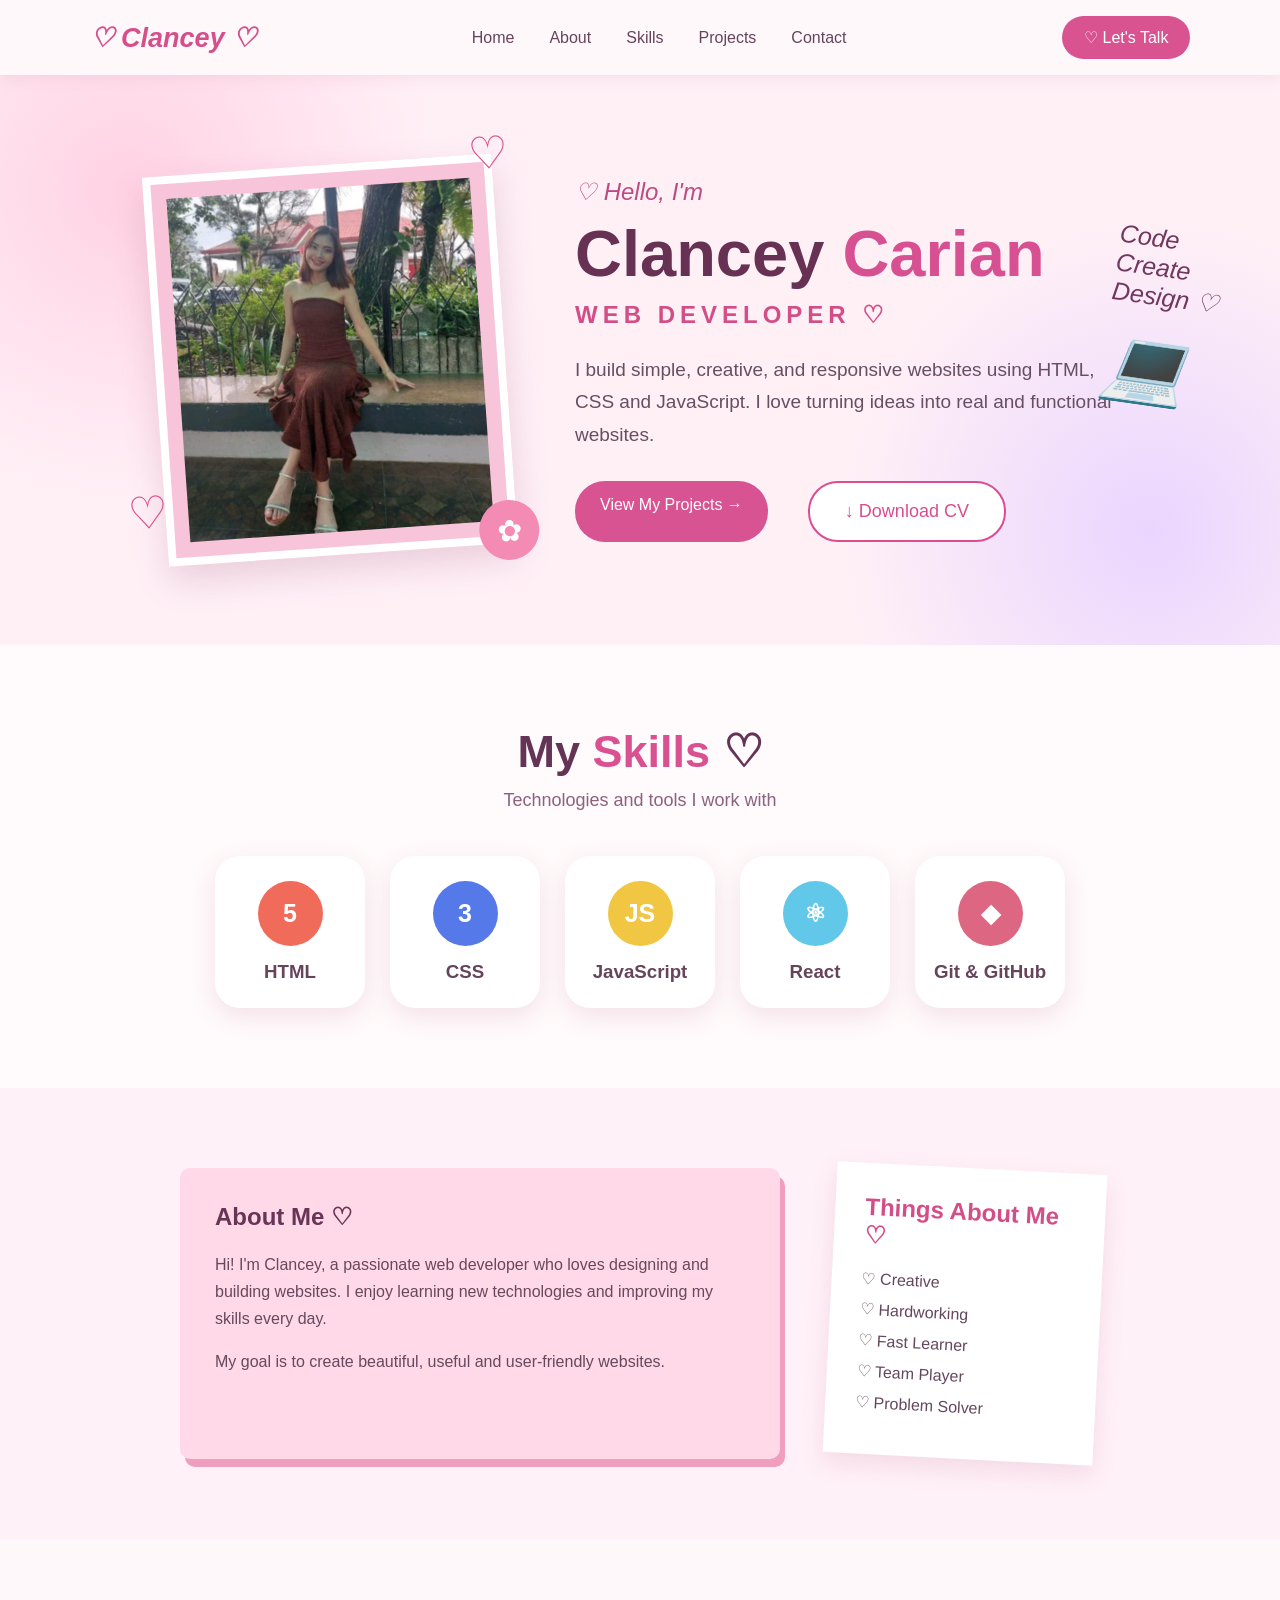
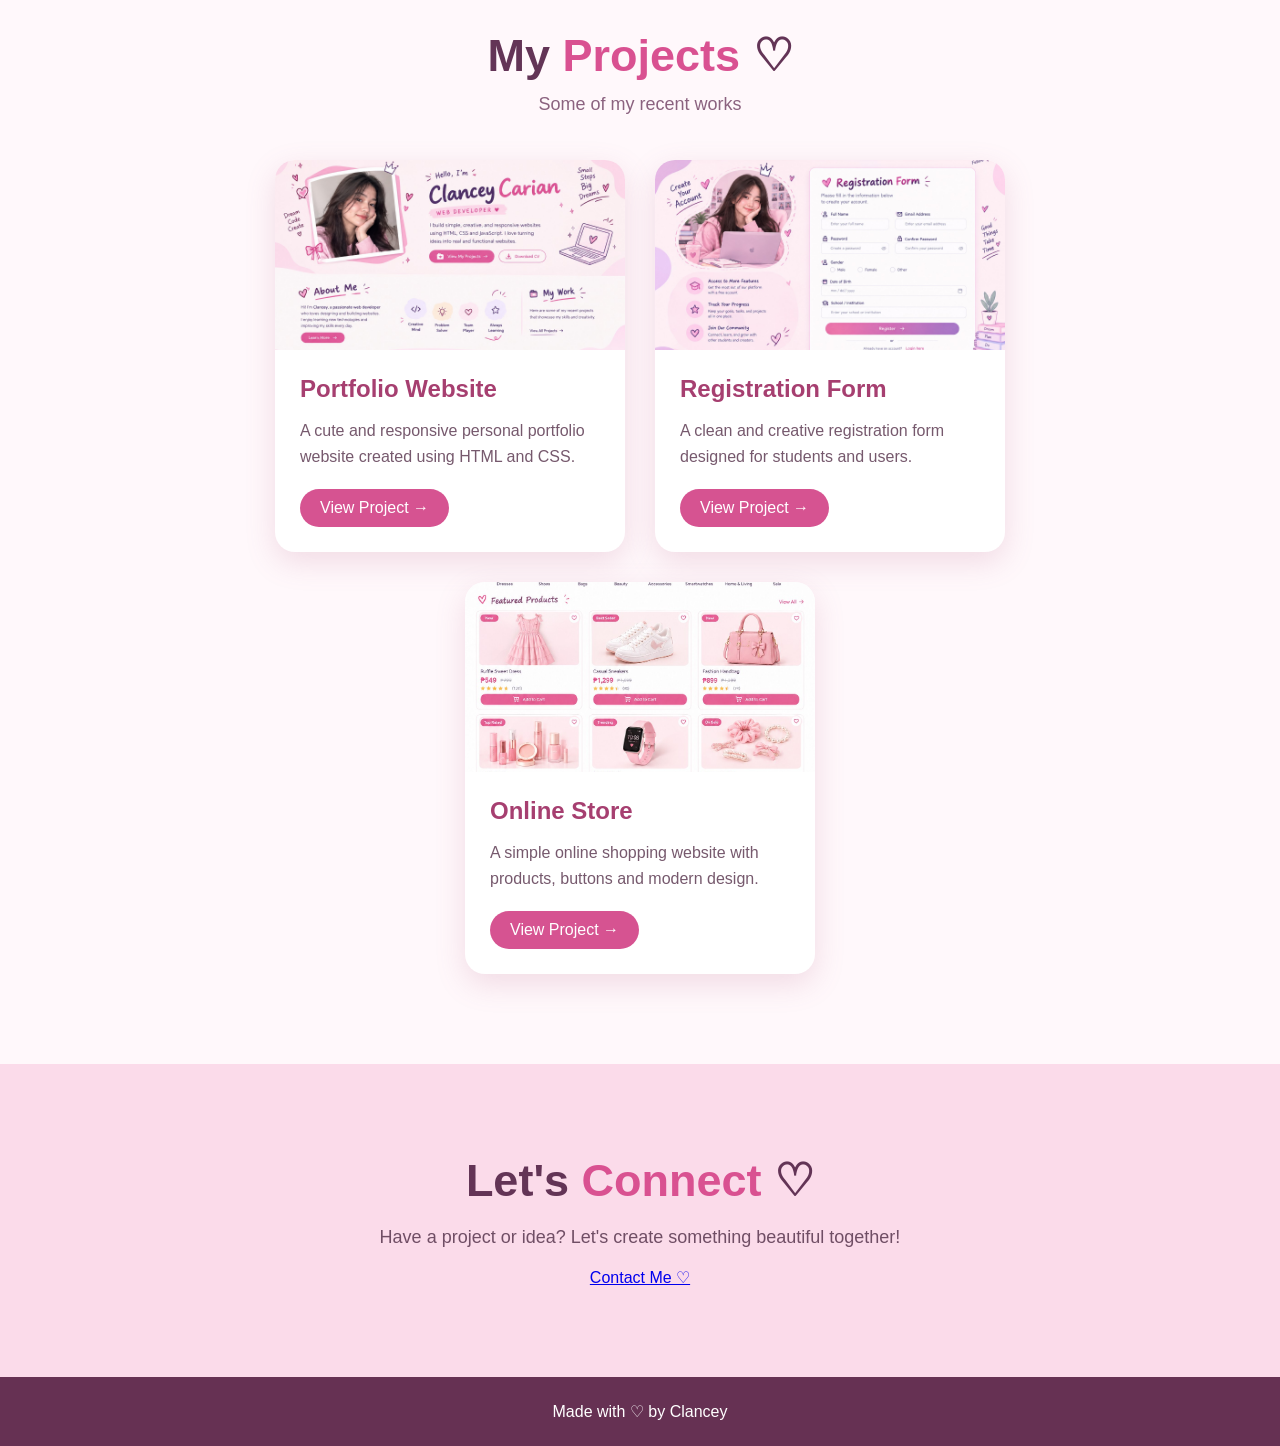
==== index.html @ b5cf8d77 "Add files via upload" ====
<!DOCTYPE html>
<html lang="en">
<head>
    <meta charset="UTF-8">
    <meta name="viewport" content="width=device-width, initial-scale=1.0">
    <title>Clancey Gale Carian | Web Developer</title>

    <link rel="stylesheet" href="style.css">
</head>

<body>

    <header>
        <div class="logo">♡ Clancey ♡</div>

        <nav>
            <a href="#home">Home</a>
            <a href="#about">About</a>
            <a href="#skills">Skills</a>
            <a href="#projects">Projects</a>
            <a href="#contact">Contact</a>
        </nav>

        <a href="#contact" class="talk-btn">♡ Let's Talk</a>
    </header>

    <section class="home" id="home">

        <div class="home-image">

           <img src="girl.jpg" alt="Profile Picture">

            <div class="heart heart1">♡</div>
            <div class="heart heart2">♡</div>
            <div class="flower">✿</div>

        </div>


        <div class="home-content">

            <p class="hello">♡ Hello, I'm</p>

            <h1>Clancey <span>Carian</span></h1>

            <h2>WEB DEVELOPER ♡</h2>

            <p class="description">
                I build simple, creative, and responsive websites
                using HTML, CSS and JavaScript. I love turning
                ideas into real and functional websites.
            </p>

            <div class="buttons">

                <a href="#projects" class="main-btn">
                    View My Projects →
                </a>

                <a href="cv.html" download class="cv-button">
    ↓ Download CV
</a>

            </div>

        </div>


        <div class="doodle">
            <p>Code</p>
            <p>Create</p>
            <p>Design ♡</p>

            <div class="laptop">
                💻
            </div>
        </div>

    </section>

    <section class="skills" id="skills">

        <h1>My <span>Skills</span> ♡</h1>

        <p class="section-subtitle">
            Technologies and tools I work with
        </p>


        <div class="skills-container">

            <div class="skill-card">
                <div class="skill-icon html">5</div>
                <h3>HTML</h3>
            </div>

            <div class="skill-card">
                <div class="skill-icon css">3</div>
                <h3>CSS</h3>
            </div>

            <div class="skill-card">
                <div class="skill-icon js">JS</div>
                <h3>JavaScript</h3>
            </div>

            <div class="skill-card">
                <div class="skill-icon react">⚛</div>
                <h3>React</h3>
            </div>

            <div class="skill-card">
                <div class="skill-icon git">◆</div>
                <h3>Git & GitHub</h3>
            </div>

        </div>

    </section>

    <section class="about" id="about">

        <div class="about-box">

            <h1>About Me ♡</h1>

            <p>
                Hi! I'm Clancey, a passionate web developer who
                loves designing and building websites. I enjoy
                learning new technologies and improving my skills
                every day.
            </p>

            <p>
                My goal is to create beautiful, useful and
                user-friendly websites.
            </p>

        </div>


        <div class="qualities">

            <h2>Things About Me ♡</h2>

            <p>♡ Creative</p>
            <p>♡ Hardworking</p>
            <p>♡ Fast Learner</p>
            <p>♡ Team Player</p>
            <p>♡ Problem Solver</p>

        </div>

    </section>

    <section class="projects" id="projects">

        <h1>My <span>Projects</span> ♡</h1>

        <p class="section-subtitle">
            Some of my recent works
        </p>


        <div class="project-container">

            <div class="project-card">

                <div class="project-picture">
    <img src="portfolio.jpg" alt="Portfolio Website">
</div>
                <div class="project-info">

                    <h2>Portfolio Website</h2>

                    <p>
                        A cute and responsive personal portfolio
                        website created using HTML and CSS.
                    </p>

                    <a href="portfolio.html"class="#">View Project →</a>

                </div>

            </div>


            <div class="project-card">

                <div class="project-picture second">
    <img src="registration.jpg" alt="Registration Form">
</div>

                <div class="project-info">

                    <h2>Registration Form</h2>

                    <p>
                        A clean and creative registration form
                        designed for students and users.
                    </p>

                    <a href="registration.html"class="#">View Project →</a>

                </div>

            </div>


            <div class="project-card">

                <div class="project-picture third">
    <img src="online-store.jpg" alt="Online Store">
</div>

                <div class="project-info">

                    <h2>Online Store</h2>

                    <p>
                        A simple online shopping website with
                        products, buttons and modern design.
                    </p>

                    <a href="online-store.html" class="project-button">
    View Project →
</a>

                </div>

            </div>

        </div>

    </section>

    <section class="contact" id="contact">

        <h1>Let's <span>Connect</span> ♡</h1>

        <p>
            Have a project or idea? Let's create something beautiful together!
        </p>

        <a href="contact.html" class="contact-button">
    Contact Me ♡
      
        </a>

    </section>


    <footer>
        <p>Made with ♡ by Clancey</p>
    </footer>

</body>
</html>
---- style.css ----
*{
    margin: 0;
    padding: 0;
    box-sizing: border-box;
    scroll-behavior: smooth;
}

html, body {
    font-family: Arial, sans-serif;
    background: #fff4f8;
    color: #56304d;
    max-width: 100%;
    overflow-x: hidden;
}

img {
    max-width: 100%;
    height: auto;
}

header {
    width: 100%;
    height: 75px;
    background: #fff8fb;

    display: flex;
    align-items: center;
    justify-content: space-between;

    padding: 0 7%;

    position: sticky;
    top: 0;
    z-index: 1000;

    box-shadow: 0 3px 15px rgba(180, 90, 130, 0.12);
}

.logo {
    font-size: 27px;
    font-weight: bold;
    color: #d64f8b;
    font-style: italic;
}

nav {
    display: flex;
    gap: 35px;
}

nav a {
    text-decoration: none;
    color: #65445c;
    font-size: 16px;
    transition: 0.3s;
}

nav a:hover {
    color: #d64f8b;
}

.talk-btn {
    text-decoration: none;
    color: white;
    background: #d95391;

    padding: 12px 22px;
    border-radius: 30px;

    transition: 0.3s;
}

.talk-btn:hover {
    background: #b93672;
}

.home {
    min-height: 570px;

    display: flex;
    align-items: center;
    justify-content: center;

    gap: 70px;

    padding: 80px 8%;

    position: relative;

    background:
        radial-gradient(circle at 10% 20%, #ffd2e4 0, transparent 25%),
        radial-gradient(circle at 90% 80%, #ead5ff 0, transparent 25%),
        #fff0f6;
}

.home-image {
    width: 350px;
    height: 390px;

    position: relative;

    background: #f8c4d9;

    padding: 15px;

    transform: rotate(-4deg);

    border: 8px solid white;

    box-shadow: 0 15px 35px rgba(150, 70, 110, 0.2);
}

.home-image img {
    width: 100%;
    height: 100%;

    object-fit: cover;
}

.heart {
    position: absolute;

    color: #d64f8b;

    font-size: 45px;
}

.heart1 {
    top: -35px;
    right: -25px;
}

.heart2 {
    bottom: 20px;
    left: -45px;
}

.flower {
    position: absolute;

    bottom: -25px;
    right: -30px;

    background: #f38bb4;

    width: 60px;
    height: 60px;

    border-radius: 50%;

    display: flex;
    align-items: center;
    justify-content: center;

    color: white;

    font-size: 30px;
}

.home-content {
    max-width: 600px;
}

.hello {
    font-size: 24px;
    color: #bd4b83;
    font-style: italic;
}

.home-content h1 {
    font-size: 65px;
    color: #663153;

    margin: 10px 0;
}

.home-content h1 span {
    color: #d75091;
}

.home-content h2 {
    color: #d34d87;

    letter-spacing: 5px;

    margin-bottom: 25px;
}

.description {
    font-size: 19px;
    line-height: 1.7;

    color: #684e63;

    max-width: 550px;
}

.buttons {
    margin-top: 30px;

    display: flex;
    gap: 20px;
}

.main-btn,
.cv-btn {
    text-decoration: none;

    padding: 15px 25px;

    border-radius: 30px;

    font-size: 16px;

    transition: 0.3s;
}

.main-btn {
    background: #d85391;
    color: white;
}

.main-btn:hover {
    background: #b83973;
    transform: translateY(-3px);
}

.cv-btn {
    color: #c84983;

    border: 2px solid #d85391;

    background: white;
}

.cv-btn:hover {
    background: #d85391;
    color: white;
}

.doodle {
    position: absolute;

    right: 5%;
    top: 150px;

    color: #71375e;

    font-size: 25px;

    font-style: italic;

    transform: rotate(8deg);
}

.laptop {
    font-size: 70px;
    margin-top: 15px;
}

.skills {
    padding: 80px 8%;

    background: #fffafb;

    text-align: center;
}

.skills h1,
.projects h1,
.contact h1 {
    font-size: 45px;

    color: #633456;
}

.skills h1 span,
.projects h1 span,
.contact h1 span {
    color: #d95191;
}

.section-subtitle {
    margin-top: 12px;
    margin-bottom: 45px;

    color: #8b627f;

    font-size: 18px;
}

.skills-container {
    display: flex;

    justify-content: center;

    gap: 25px;

    flex-wrap: wrap;
}

.skill-card {
    width: 150px;

    padding: 25px 15px;

    background: white;

    border-radius: 25px;

    box-shadow: 0 8px 25px rgba(180, 90, 130, 0.15);

    transition: 0.3s;
}

.skill-card:hover {
    transform: translateY(-8px) rotate(2deg);
}

.skill-icon {
    width: 65px;
    height: 65px;

    margin: auto;
    margin-bottom: 15px;

    border-radius: 50%;

    display: flex;
    align-items: center;
    justify-content: center;

    font-size: 25px;

    font-weight: bold;

    color: white;
}

.html {
    background: #f06b59;
}

.css {
    background: #5579e8;
}

.js {
    background: #f0c643;
}

.react {
    background: #61c8e9;
}

.git {
    background: #dd6682;
}

.skill-card h3 {
    color: #65445c;
}

.about {
    padding: 80px 10%;

    display: flex;

    justify-content: center;

    gap: 50px;

    background: #fff1f7;
}

.about-box {
    max-width: 600px;

    background: #ffd9e7;

    padding: 35px;

    border-radius: 10px;

    box-shadow: 5px 8px 0 #ef9fbd;
}

.about-box h1 {
    color: #693557;

    margin-bottom: 20px;
}

.about-box p {
    line-height: 1.7;

    margin-bottom: 15px;

    color: #66495e;
}

.qualities {
    background: #fff;

    padding: 30px;

    width: 270px;

    box-shadow: 0 10px 25px rgba(180, 90, 130, 0.15);

    transform: rotate(3deg);
}

.qualities h2 {
    color: #d34e88;

    margin-bottom: 20px;
}

.qualities p {
    margin: 12px 0;

    color: #64475d;
}

.projects {
    padding: 90px 7%;

    text-align: center;

    background: #fff8fb;
}

.project-container {
    display: flex;

    justify-content: center;

    gap: 30px;

    flex-wrap: wrap;
}

.project-card {
    width: 350px;

    background: white;

    border-radius: 20px;

    overflow: hidden;

    text-align: left;

    box-shadow: 0 10px 30px rgba(180, 90, 130, 0.18);

    transition: 0.3s;
}

.project-card:hover {
    transform: translateY(-10px);
}

.project-picture {
    height: 190px;

    overflow: hidden;

    background: linear-gradient(135deg, #e986b1, #a98bea);

    display: flex;

    align-items: center;

    justify-content: center;

    color: white;

    font-size: 25px;

    font-weight: bold;
}

.project-picture.second {
    background: linear-gradient(135deg, #a88cf0, #76b8f0);
}

.project-picture.third {
    background: linear-gradient(135deg, #ee91bd, #f0b7d3);
}

.project-picture img {
    width: 100%;
    height: 100%;
    object-fit: cover;
    display: block;
}
.project-info {
    padding: 25px;
}

.project-info h2 {
    color: #a63f70;

    margin-bottom: 15px;
}

.project-info p {
    line-height: 1.6;

    color: #76596d;

    margin-bottom: 20px;
}

.project-info a {
    display: inline-block;

    text-decoration: none;

    color: white;

    background: #d65391;

    padding: 10px 20px;

    border-radius: 25px;
}

.project-info a:hover {
    background: #b93672;
}

.contact {
    padding: 90px 20px;

    text-align: center;

    background: #fbdbea;
}

.contact p {
    margin: 20px 0;

    color: #704e65;

    font-size: 18px;
}

.contact-btn {
    display: inline-block;

    text-decoration: none;

    background: #d85391;

    color: white;

    padding: 14px 30px;

    border-radius: 30px;
}

.contact-btn:hover {
    background: #b93672;
}

.cv-button {
    display: inline-block;
    padding: 18px 35px;
    border: 2px solid #d94d91;
    border-radius: 30px;
    color: #d94d91;
    background-color: white;
    text-decoration: none;
    font-size: 18px;
    margin-left: 20px;
    transition: 0.3s;
}

.cv-button:hover {
    background-color: #d94d91;
    color: white;
}


footer {
    text-align: center;

    padding: 25px;

    background: #663153;

    color: white;
}

@media (max-width: 700px) {

    header {
        flex-wrap: wrap;
        gap: 10px;
        padding: 15px 20px;
    }


    nav {
        display: none;
    }

    .home {
        flex-direction: column;

        text-align: center;

        padding-top: 60px;
    }

    .home-content h1 {
        font-size: 45px;
    }

    .home-image {
        width: 280px;
        height: 320px;
    }

    .description {
        margin: auto;
    }

    .btn,
    .button {
        white-space: nowrap;
        padding: 10px 18px;
        font-size: 14px;
    }

    .doodle {
        display: none;
    }

    .about {
        flex-direction: column;

        align-items: center;
    }

}
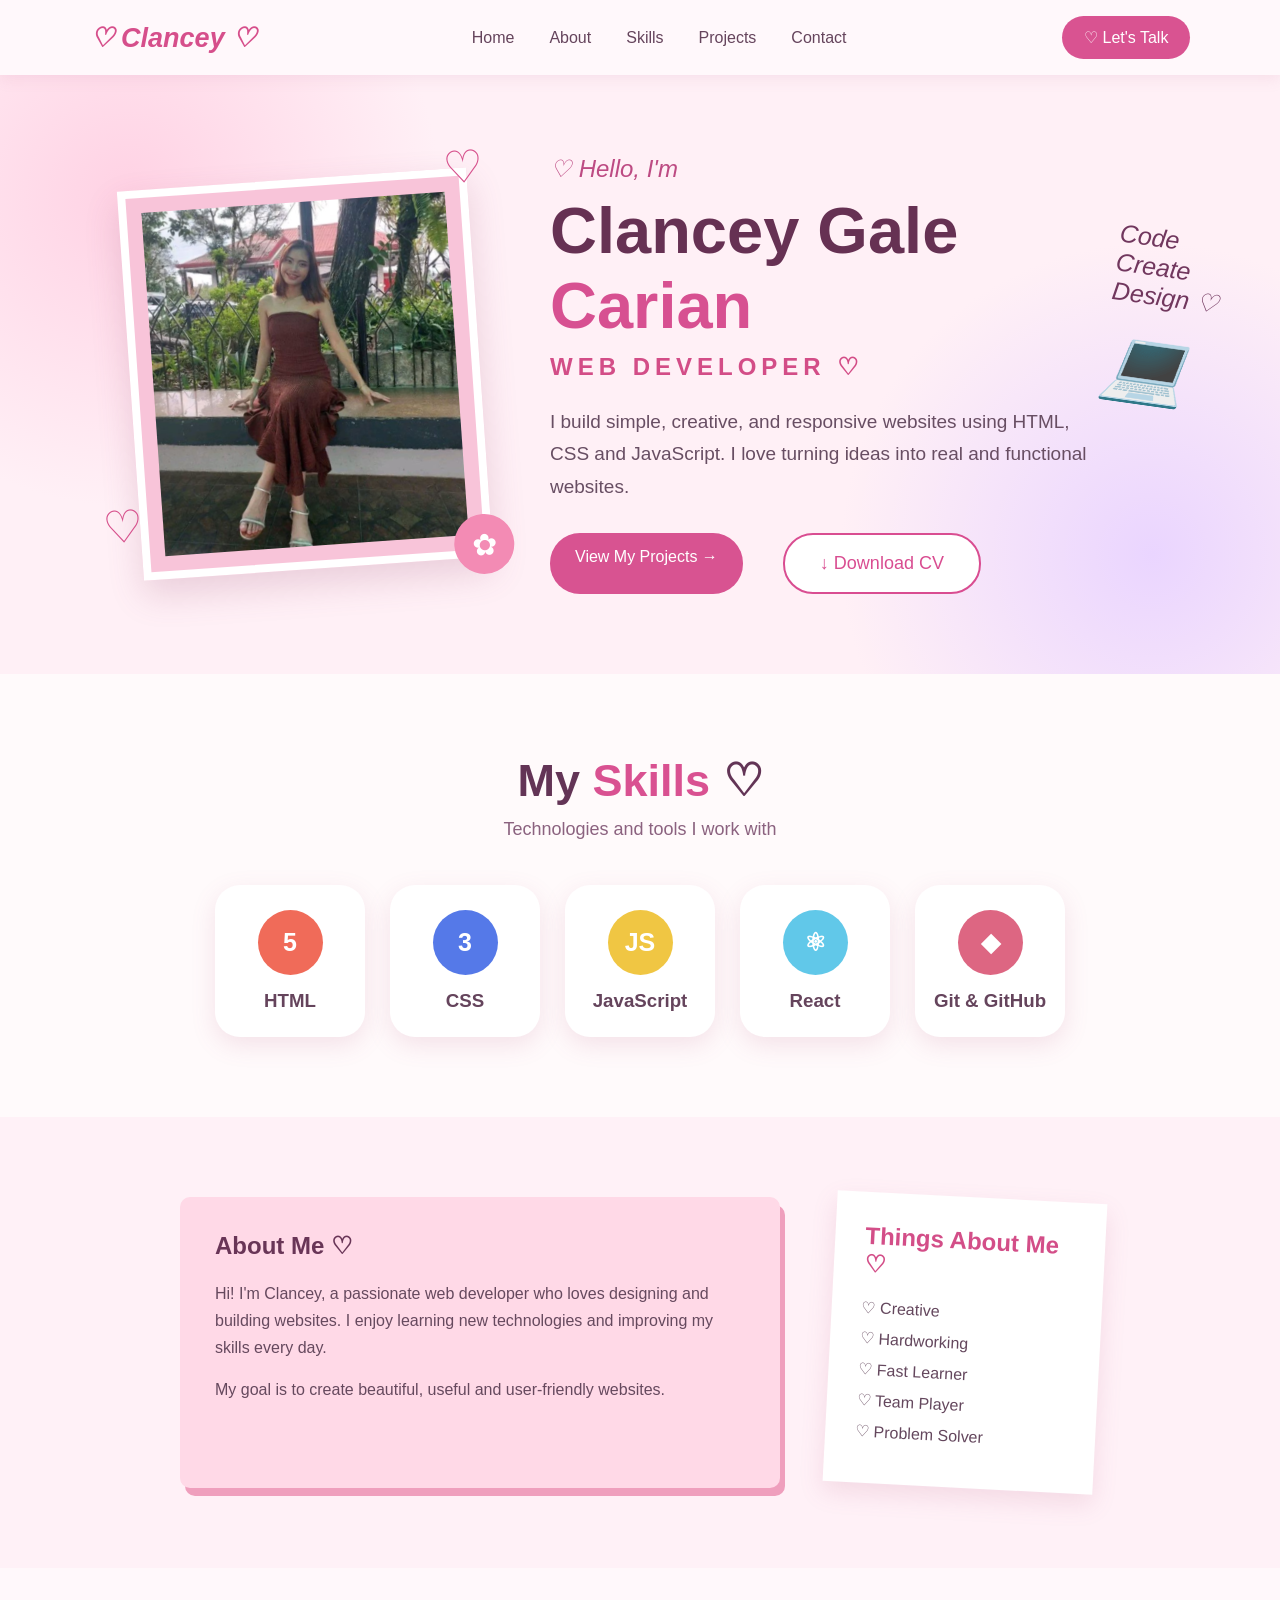
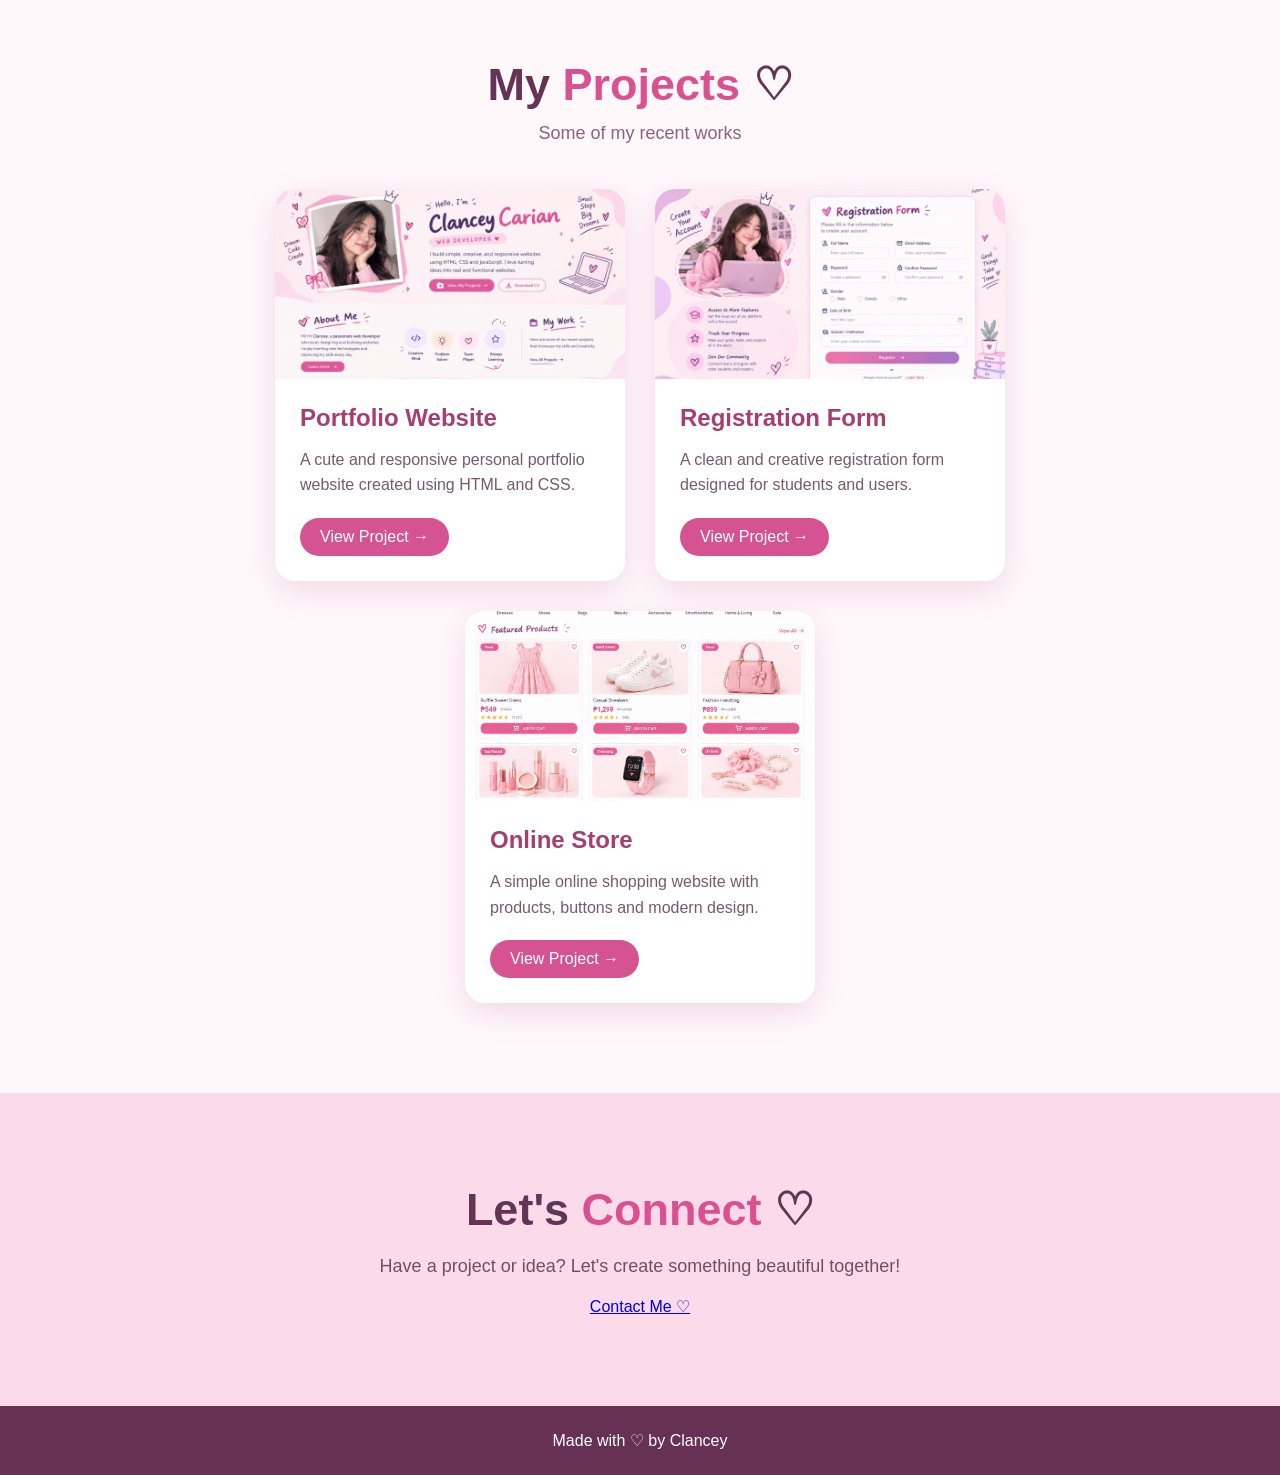
==== commit 1afad4c1: "commit" ====
--- a/index.html
+++ b/index.html
@@ -41,7 +41,7 @@
 
             <p class="hello">♡ Hello, I'm</p>
 
-            <h1>Clancey <span>Carian</span></h1>
+            <h1>Clancey Gale <span>Carian</span></h1>
 
             <h2>WEB DEVELOPER ♡</h2>
 
